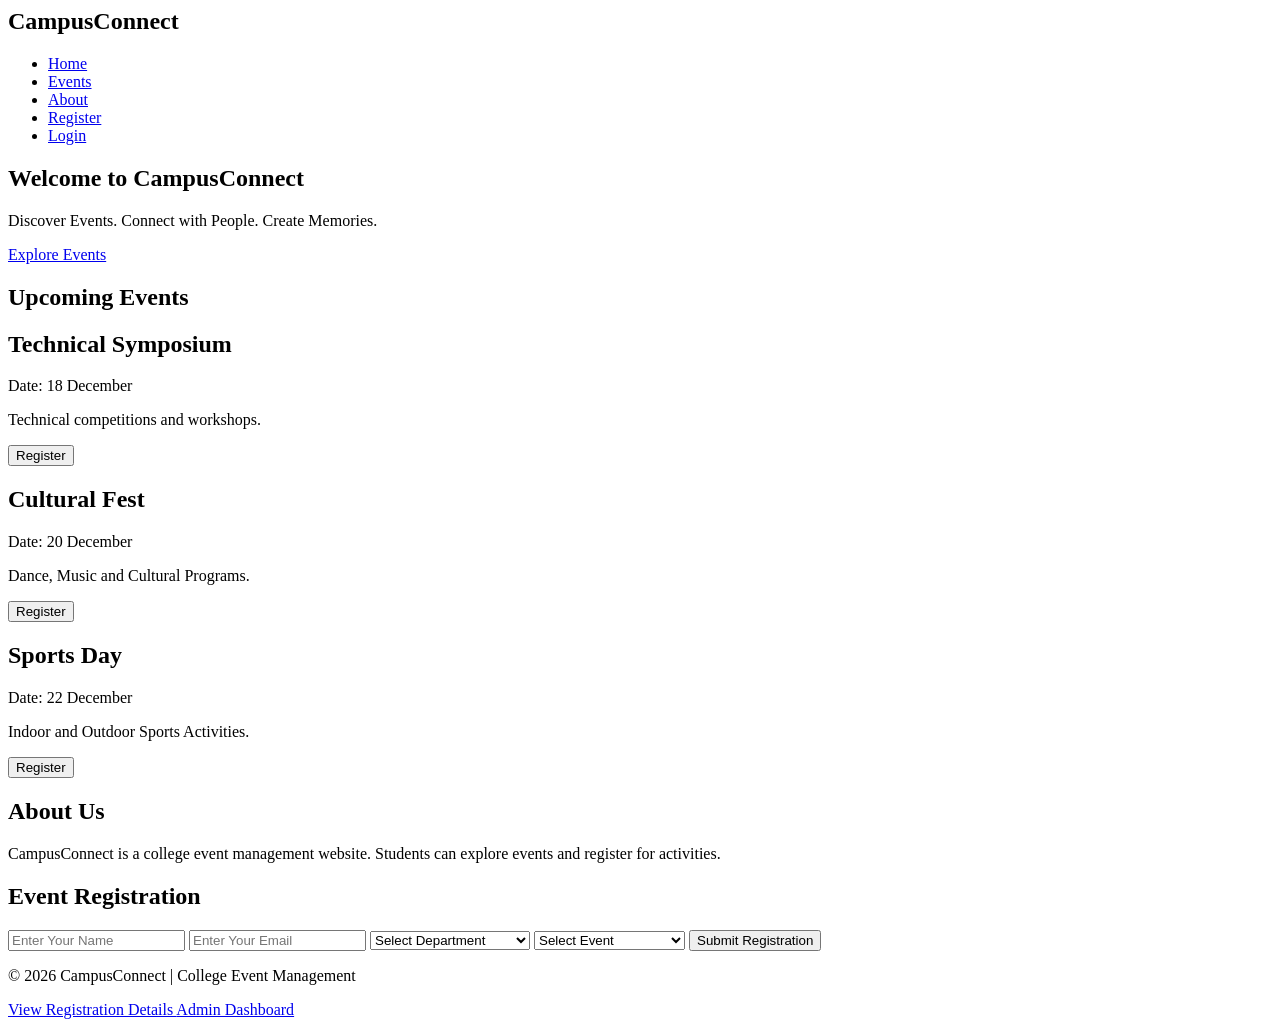
==== index.html @ 37d78300 "Add initial HTML structure for CampusConnect website" ====
<!DOCPTYPE html>
<html lang="en">
<head>
    <meta charset="UTF-8">
    <meta name="viewport" content="width=device-width, initial-scale=1.0">
    <title>CampusConnect</title>
    <link rel="stylesheet" href="css/style.css">
</head>

<body>

<header>
    <nav>
    <h2>CampusConnect</h2>
    <ul>
        <li><a href="#home">Home</a></li>
        <li><a href="#events">Events</a></li>
        <li><a href="#about">About</a></li>
        <li><a href="#register">Register</a></li>
        <li><a href="login.html">Login</a></li>
    </ul>
</nav>
</header>

<section id="home" class="hero">
    <h1>Welcome to CampusConnect</h1>
    <p>Discover Events. Connect with People. Create Memories.</p>
    <a href="#events" class="btn">Explore Events</a>
</section>

<section id="events">
    <h1>Upcoming Events</h1>

    <div class="event-container">

        <div class="event-card">
            <h2>Technical Symposium</h2>
            <p>Date: 18 December</p>
            <p>Technical competitions and workshops.</p>
            <button onclick="selectEvent('Technical Symposium')">Register</button>
        </div>

        <div class="event-card">
            <h2>Cultural Fest</h2>
            <p>Date: 20 December</p>
            <p>Dance, Music and Cultural Programs.</p>
            <button onclick="selectEvent('Cultural Fest')">Register</button>
        </div>

        <div class="event-card">
            <h2>Sports Day</h2>
            <p>Date: 22 December</p>
            <p>Indoor and Outdoor Sports Activities.</p>
            <button onclick="selectEvent('Sports Day')">Register</button>
        </div>

    </div>
</section>

<section id="about">
    <h1>About Us</h1>
    <p>
        CampusConnect is a college event management website.
        Students can explore events and register for activities.
    </p>
</section>

<section id="register">
    <h1>Event Registration</h1>

    <form id="registrationForm">
        <input type="text" id="name" placeholder="Enter Your Name" required>
        <input type="email" id="email" placeholder="Enter Your Email" required>

        <select id="department" required>
            <option value="">Select Department</option>
            <option>AI & Data Science</option>
            <option>Computer Science</option>
            <option>Information Technology</option>
        </select>

        <select id="event" required>
            <option value="">Select Event</option>
            <option>Technical Symposium</option>
            <option>Cultural Fest</option>
            <option>Sports Day</option>
        </select>

        <button type="submit">Submit Registration</button>
    </form>

    <p id="message"></p>
</section>

<footer>
    <p>© 2026 CampusConnect | College Event Management</p>
</footer>

<script src="js/script.js"></script>
<a href="registrations.html">
    View Registration Details
</a>
<a href="admin.html">Admin Dashboard</a>
</body>
</html>
</body>
</html>
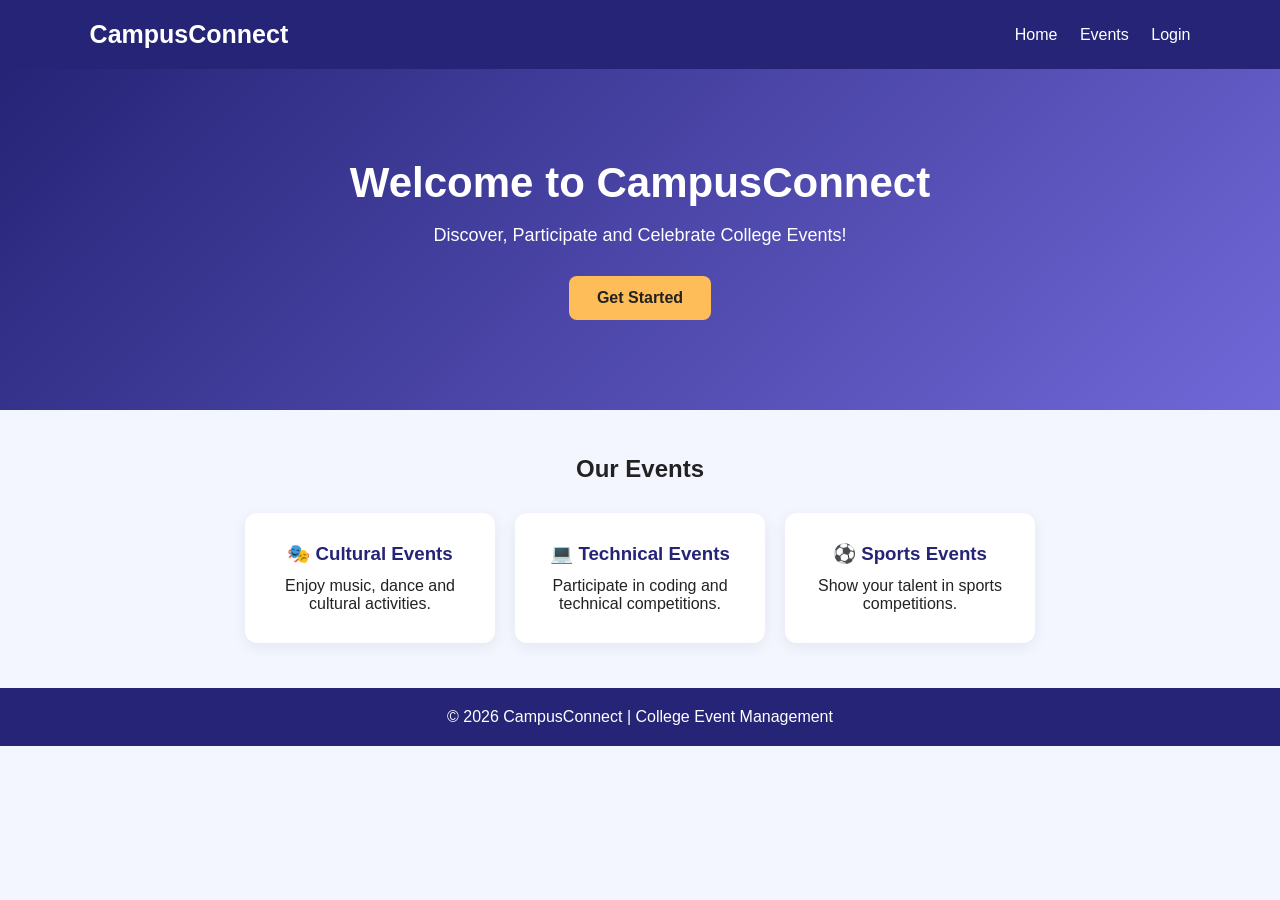
==== commit d5adbe59: "Update index.html" ====
--- a/index.html
+++ b/index.html
@@ -1,107 +1,162 @@
-<!DOCPTYPE html>
+<!DOCTYPE html>
 <html lang="en">
 <head>
-    <meta charset="UTF-8">
-    <meta name="viewport" content="width=device-width, initial-scale=1.0">
-    <title>CampusConnect</title>
-    <link rel="stylesheet" href="css/style.css">
+<meta charset="UTF-8">
+<meta name="viewport" content="width=device-width, initial-scale=1.0">
+<title>CampusConnect - College Events</title>
+
+<style>
+* {
+    margin: 0;
+    padding: 0;
+    box-sizing: border-box;
+}
+
+body {
+    font-family: Arial, sans-serif;
+    background: #f4f6ff;
+    color: #222;
+}
+
+header {
+    background: #252477;
+    color: white;
+    padding: 20px 7%;
+    display: flex;
+    justify-content: space-between;
+    align-items: center;
+    flex-wrap: wrap;
+    gap: 15px;
+}
+
+header h2 {
+    font-size: 25px;
+}
+
+nav a {
+    color: white;
+    text-decoration: none;
+    margin-left: 18px;
+}
+
+.hero {
+    text-align: center;
+    padding: 90px 20px;
+    background: linear-gradient(135deg, #252477, #7168d8);
+    color: white;
+}
+
+.hero h1 {
+    font-size: 42px;
+    margin-bottom: 18px;
+}
+
+.hero p {
+    font-size: 18px;
+    margin-bottom: 30px;
+}
+
+.btn {
+    display: inline-block;
+    background: #ffbd59;
+    color: #222;
+    padding: 13px 28px;
+    text-decoration: none;
+    border-radius: 8px;
+    font-weight: bold;
+}
+
+section {
+    padding: 45px 7%;
+    text-align: center;
+}
+
+.events {
+    display: flex;
+    justify-content: center;
+    gap: 20px;
+    flex-wrap: wrap;
+    margin-top: 30px;
+}
+
+.event-card {
+    background: white;
+    padding: 30px 20px;
+    width: 250px;
+    border-radius: 12px;
+    box-shadow: 0 4px 15px #0001;
+}
+
+.event-card h3 {
+    color: #252477;
+    margin-bottom: 12px;
+}
+
+footer {
+    background: #252477;
+    color: white;
+    text-align: center;
+    padding: 20px;
+}
+
+@media(max-width:600px) {
+    header {
+        justify-content: center;
+        text-align: center;
+    }
+
+    nav a {
+        margin: 8px;
+    }
+
+    .hero h1 {
+        font-size: 30px;
+    }
+}
+</style>
 </head>
 
 <body>
 
 <header>
+    <h2>CampusConnect</h2>
     <nav>
-    <h2>CampusConnect</h2>
-    <ul>
-        <li><a href="#home">Home</a></li>
-        <li><a href="#events">Events</a></li>
-        <li><a href="#about">About</a></li>
-        <li><a href="#register">Register</a></li>
-        <li><a href="login.html">Login</a></li>
-    </ul>
-</nav>
+        <a href="index.html">Home</a>
+        <a href="#events">Events</a>
+        <a href="login.html">Login</a>
+    </nav>
 </header>
 
-<section id="home" class="hero">
+<div class="hero">
     <h1>Welcome to CampusConnect</h1>
-    <p>Discover Events. Connect with People. Create Memories.</p>
-    <a href="#events" class="btn">Explore Events</a>
-</section>
+    <p>Discover, Participate and Celebrate College Events!</p>
+    <a href="login.html" class="btn">Get Started</a>
+</div>
 
 <section id="events">
-    <h1>Upcoming Events</h1>
+    <h2>Our Events</h2>
 
-    <div class="event-container">
-
+    <div class="events">
         <div class="event-card">
-            <h2>Technical Symposium</h2>
-            <p>Date: 18 December</p>
-            <p>Technical competitions and workshops.</p>
-            <button onclick="selectEvent('Technical Symposium')">Register</button>
+            <h3>🎭 Cultural Events</h3>
+            <p>Enjoy music, dance and cultural activities.</p>
         </div>
 
         <div class="event-card">
-            <h2>Cultural Fest</h2>
-            <p>Date: 20 December</p>
-            <p>Dance, Music and Cultural Programs.</p>
-            <button onclick="selectEvent('Cultural Fest')">Register</button>
+            <h3>💻 Technical Events</h3>
+            <p>Participate in coding and technical competitions.</p>
         </div>
 
         <div class="event-card">
-            <h2>Sports Day</h2>
-            <p>Date: 22 December</p>
-            <p>Indoor and Outdoor Sports Activities.</p>
-            <button onclick="selectEvent('Sports Day')">Register</button>
+            <h3>⚽ Sports Events</h3>
+            <p>Show your talent in sports competitions.</p>
         </div>
-
     </div>
-</section>
-
-<section id="about">
-    <h1>About Us</h1>
-    <p>
-        CampusConnect is a college event management website.
-        Students can explore events and register for activities.
-    </p>
-</section>
-
-<section id="register">
-    <h1>Event Registration</h1>
-
-    <form id="registrationForm">
-        <input type="text" id="name" placeholder="Enter Your Name" required>
-        <input type="email" id="email" placeholder="Enter Your Email" required>
-
-        <select id="department" required>
-            <option value="">Select Department</option>
-            <option>AI & Data Science</option>
-            <option>Computer Science</option>
-            <option>Information Technology</option>
-        </select>
-
-        <select id="event" required>
-            <option value="">Select Event</option>
-            <option>Technical Symposium</option>
-            <option>Cultural Fest</option>
-            <option>Sports Day</option>
-        </select>
-
-        <button type="submit">Submit Registration</button>
-    </form>
-
-    <p id="message"></p>
 </section>
 
 <footer>
     <p>© 2026 CampusConnect | College Event Management</p>
 </footer>
 
-<script src="js/script.js"></script>
-<a href="registrations.html">
-    View Registration Details
-</a>
-<a href="admin.html">Admin Dashboard</a>
 </body>
 </html>
-</body>
-</html>
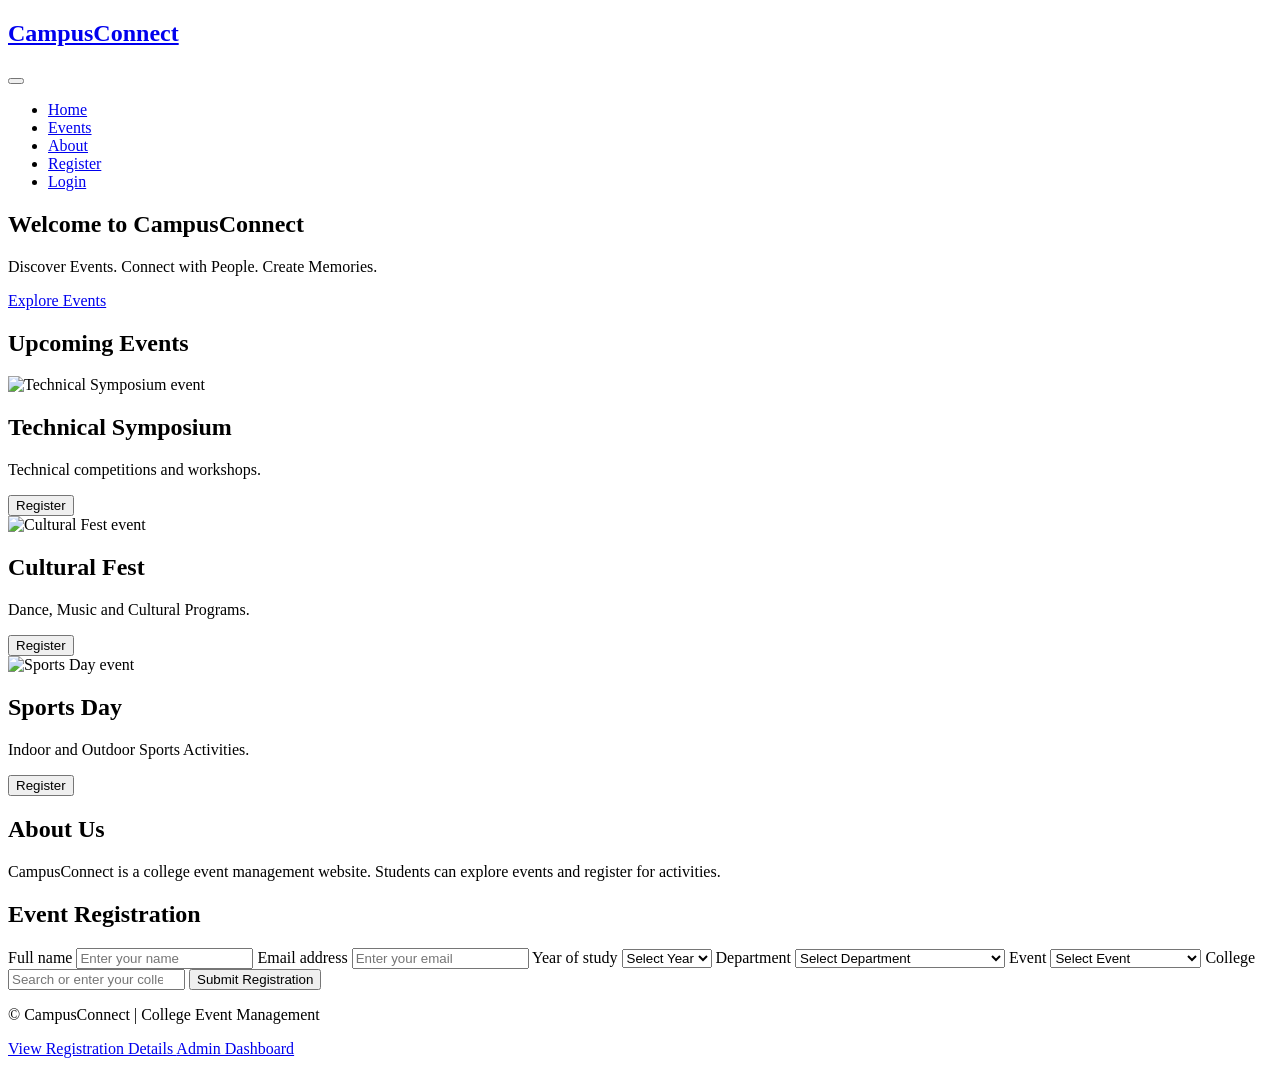
==== commit 0fb2d5e5: "Update index.html for improved layout and navigation Refactor HTML structure and improve accessibili" ====
--- a/index.html
+++ b/index.html
@@ -1,162 +1,152 @@
 <!DOCTYPE html>
 <html lang="en">
 <head>
-<meta charset="UTF-8">
-<meta name="viewport" content="width=device-width, initial-scale=1.0">
-<title>CampusConnect - College Events</title>
-
-<style>
-* {
-    margin: 0;
-    padding: 0;
-    box-sizing: border-box;
-}
-
-body {
-    font-family: Arial, sans-serif;
-    background: #f4f6ff;
-    color: #222;
-}
-
-header {
-    background: #252477;
-    color: white;
-    padding: 20px 7%;
-    display: flex;
-    justify-content: space-between;
-    align-items: center;
-    flex-wrap: wrap;
-    gap: 15px;
-}
-
-header h2 {
-    font-size: 25px;
-}
-
-nav a {
-    color: white;
-    text-decoration: none;
-    margin-left: 18px;
-}
-
-.hero {
-    text-align: center;
-    padding: 90px 20px;
-    background: linear-gradient(135deg, #252477, #7168d8);
-    color: white;
-}
-
-.hero h1 {
-    font-size: 42px;
-    margin-bottom: 18px;
-}
-
-.hero p {
-    font-size: 18px;
-    margin-bottom: 30px;
-}
-
-.btn {
-    display: inline-block;
-    background: #ffbd59;
-    color: #222;
-    padding: 13px 28px;
-    text-decoration: none;
-    border-radius: 8px;
-    font-weight: bold;
-}
-
-section {
-    padding: 45px 7%;
-    text-align: center;
-}
-
-.events {
-    display: flex;
-    justify-content: center;
-    gap: 20px;
-    flex-wrap: wrap;
-    margin-top: 30px;
-}
-
-.event-card {
-    background: white;
-    padding: 30px 20px;
-    width: 250px;
-    border-radius: 12px;
-    box-shadow: 0 4px 15px #0001;
-}
-
-.event-card h3 {
-    color: #252477;
-    margin-bottom: 12px;
-}
-
-footer {
-    background: #252477;
-    color: white;
-    text-align: center;
-    padding: 20px;
-}
-
-@media(max-width:600px) {
-    header {
-        justify-content: center;
-        text-align: center;
-    }
-
-    nav a {
-        margin: 8px;
-    }
-
-    .hero h1 {
-        font-size: 30px;
-    }
-}
-</style>
+    <meta charset="UTF-8">
+    <meta name="viewport" content="width=device-width, initial-scale=1.0">
+    <title>CampusConnect</title>
+    <link rel="stylesheet" href="css/style.css">
 </head>
 
 <body>
 
 <header>
-    <h2>CampusConnect</h2>
-    <nav>
-        <a href="index.html">Home</a>
-        <a href="#events">Events</a>
-        <a href="login.html">Login</a>
+    <nav class="site-nav" aria-label="Main navigation">
+        <h2><a class="site-brand" href="#home">CampusConnect</a></h2>
+        <button class="menu-toggle" id="menuToggle" type="button"
+            aria-controls="mainMenu" aria-expanded="false" aria-label="Open navigation menu">
+            <span></span>
+            <span></span>
+            <span></span>
+        </button>
+        <ul class="nav-menu" id="mainMenu">
+        <li><a href="#home">Home</a></li>
+        <li><a href="#events">Events</a></li>
+        <li><a href="#about">About</a></li>
+        <li><a href="#register">Register</a></li>
+        <li><a href="login.html">Login</a></li>
+        </ul>
     </nav>
 </header>
 
-<div class="hero">
-    <h1>Welcome to CampusConnect</h1>
-    <p>Discover, Participate and Celebrate College Events!</p>
-    <a href="login.html" class="btn">Get Started</a>
-</div>
+<section id="home" class="hero">
+    <h1>Welcome to <span>CampusConnect</span></h1>
+    <p>Discover Events. Connect with People. Create Memories.</p>
+    <a href="#events" class="btn">Explore Events</a>
+</section>
 
 <section id="events">
-    <h2>Our Events</h2>
+    <h1>Upcoming Events</h1>
 
-    <div class="events">
+    <div class="event-container">
+
         <div class="event-card">
-            <h3>🎭 Cultural Events</h3>
-            <p>Enjoy music, dance and cultural activities.</p>
+            <img src="images/technical-symposium.jpeg" alt="Technical Symposium event" loading="lazy">
+            <div class="event-card-content">
+                <h2>Technical Symposium</h2>
+                <p>Technical competitions and workshops.</p>
+                <button onclick="selectEvent('Technical Symposium')">Register</button>
+            </div>
         </div>
 
         <div class="event-card">
-            <h3>💻 Technical Events</h3>
-            <p>Participate in coding and technical competitions.</p>
+            <img src="images/cultural-fest.jpeg" alt="Cultural Fest event" loading="lazy">
+            <div class="event-card-content">
+                <h2>Cultural Fest</h2>
+                <p>Dance, Music and Cultural Programs.</p>
+                <button onclick="selectEvent('Cultural Fest')">Register</button>
+            </div>
         </div>
 
         <div class="event-card">
-            <h3>⚽ Sports Events</h3>
-            <p>Show your talent in sports competitions.</p>
+            <img src="images/sports-day.jpeg" alt="Sports Day event" loading="lazy">
+            <div class="event-card-content">
+                <h2>Sports Day</h2>
+                <p>Indoor and Outdoor Sports Activities.</p>
+                <button onclick="selectEvent('Sports Day')">Register</button>
+            </div>
         </div>
+
     </div>
 </section>
 
+<section id="about">
+    <h1>About Us</h1>
+    <p>
+        CampusConnect is a college event management website.
+        Students can explore events and register for activities.
+    </p>
+</section>
+
+<section id="register">
+    <h1>Event Registration</h1>
+
+    <form id="registrationForm">
+        <label for="name">Full name</label>
+        <input type="text" id="name" placeholder="Enter your name" required>
+        <label for="email">Email address</label>
+        <input type="email" id="email" placeholder="Enter your email" required>
+
+        <label for="year">Year of study</label>
+        <select id="year" required>
+            <option value="">Select Year</option>
+            <option>1st Year</option>
+            <option>2nd Year</option>
+            <option>3rd Year</option>
+            <option>4th Year</option>
+            <option>Other</option>
+        </select>
+
+        <label for="department">Department</label>
+        <select id="department" required>
+            <option value="">Select Department</option>
+            <option>AI & Data Science</option>
+            <option>Computer Science</option>
+            <option>Information Technology</option>
+            <option>Electronics and Communication</option>
+            <option>Electrical and Electronics</option>
+            <option>Mechanical Engineering</option>
+            <option>Other</option>
+        </select>
+
+        <label for="event">Event</label>
+        <select id="event" required>
+            <option value="">Select Event</option>
+            <option>Technical Symposium</option>
+            <option>Cultural Fest</option>
+            <option>Sports Day</option>
+        </select>
+
+        <label for="college">College</label>
+        <input type="text" id="college" list="collegeOptions"
+            placeholder="Search or enter your college name" autocomplete="organization" required>
+        <datalist id="collegeOptions">
+            <option value="Anna University, Chennai"></option>
+            <option value="University of Madras, Chennai"></option>
+            <option value="SRM Institute of Science and Technology, Chennai"></option>
+            <option value="Vellore Institute of Technology, Vellore"></option>
+            <option value="PSG College of Technology, Coimbatore"></option>
+            <option value="Coimbatore Institute of Technology, Coimbatore"></option>
+            <option value="Thiagarajar College of Engineering, Madurai"></option>
+            <option value="Kumaraguru College of Technology, Coimbatore"></option>
+            <option value="Kongu Engineering College, Erode"></option>
+            <option value="National Institute of Technology, Tiruchirappalli"></option>
+            <option value="Amrita Vishwa Vidyapeetham, Coimbatore"></option>
+        </datalist>
+
+        <button type="submit">Submit Registration</button>
+    </form>
+
+    <p id="message"></p>
+</section>
+
 <footer>
-    <p>© 2026 CampusConnect | College Event Management</p>
+    <p>© CampusConnect | College Event Management</p>
 </footer>
 
+<script src="js/script.js"></script>
+<a href="registrations.html">
+    View Registration Details
+</a>
+<a href="admin.html">Admin Dashboard</a>
 </body>
 </html>
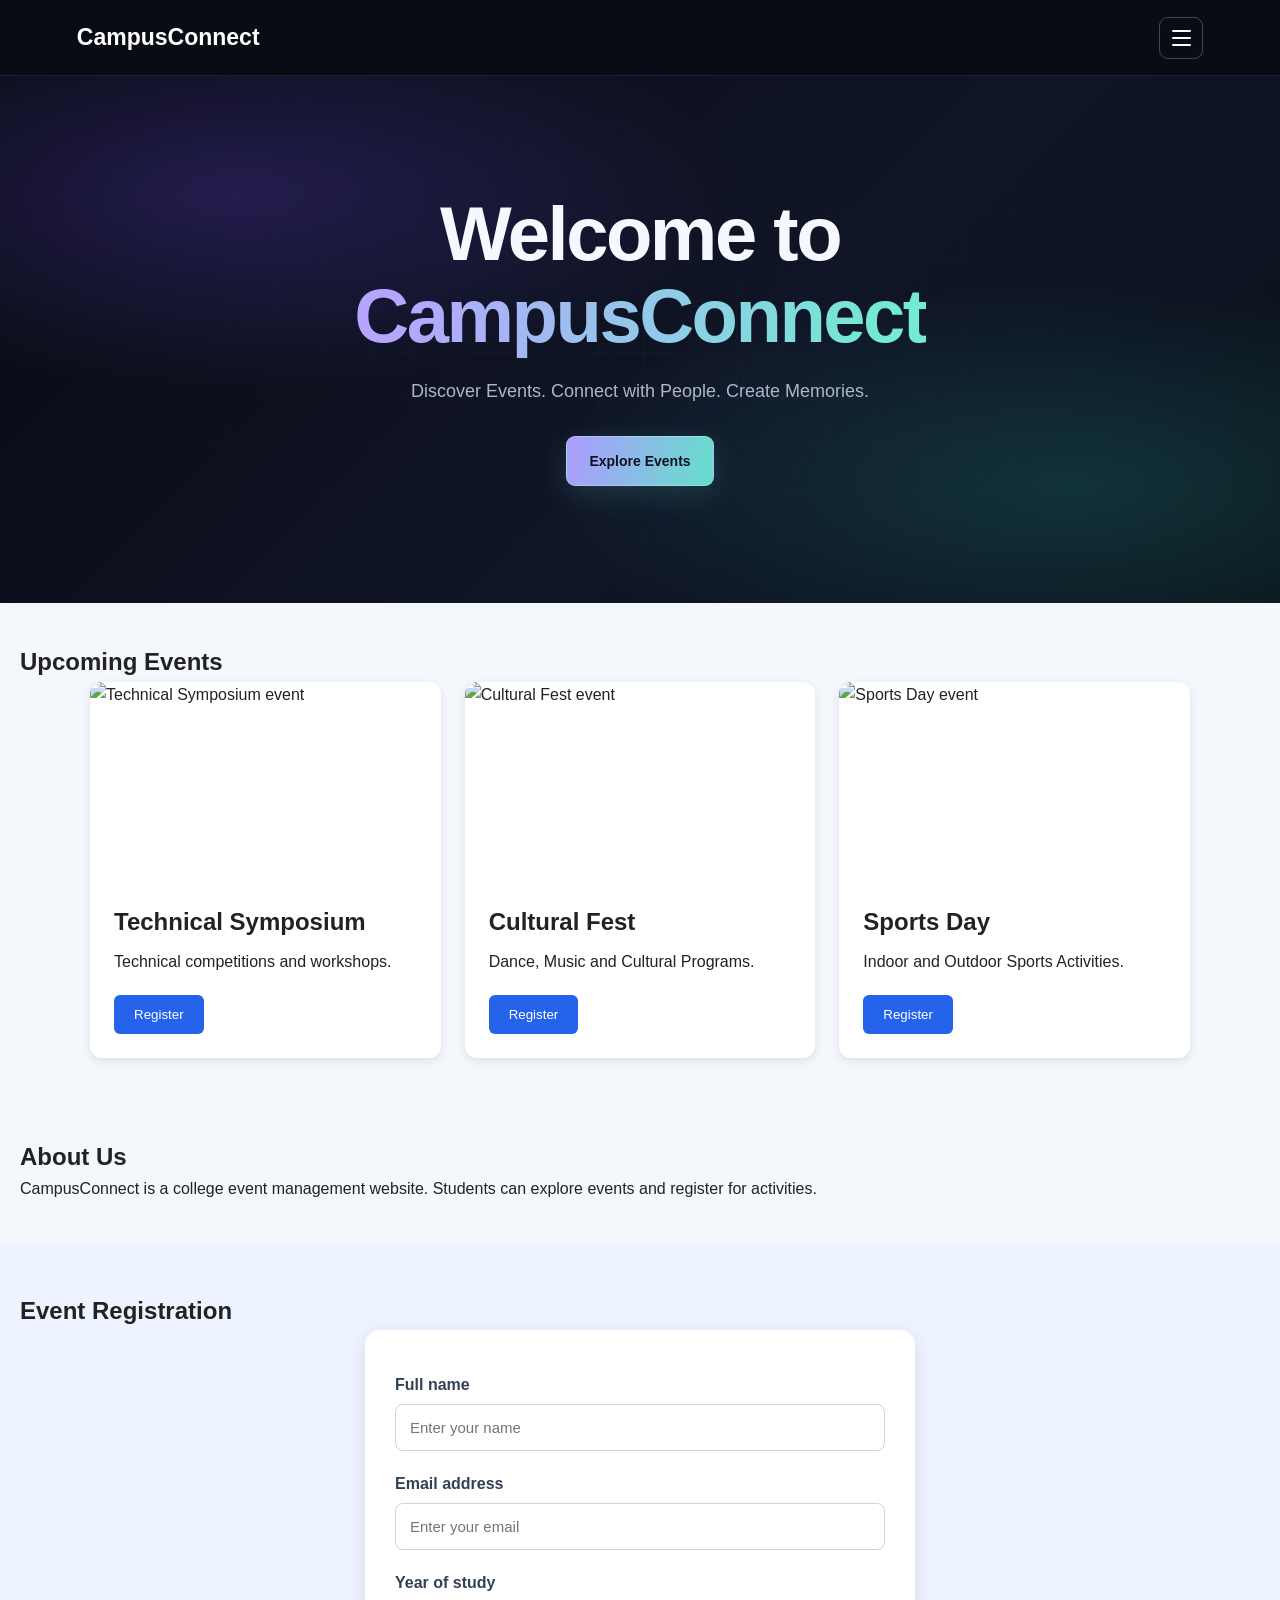
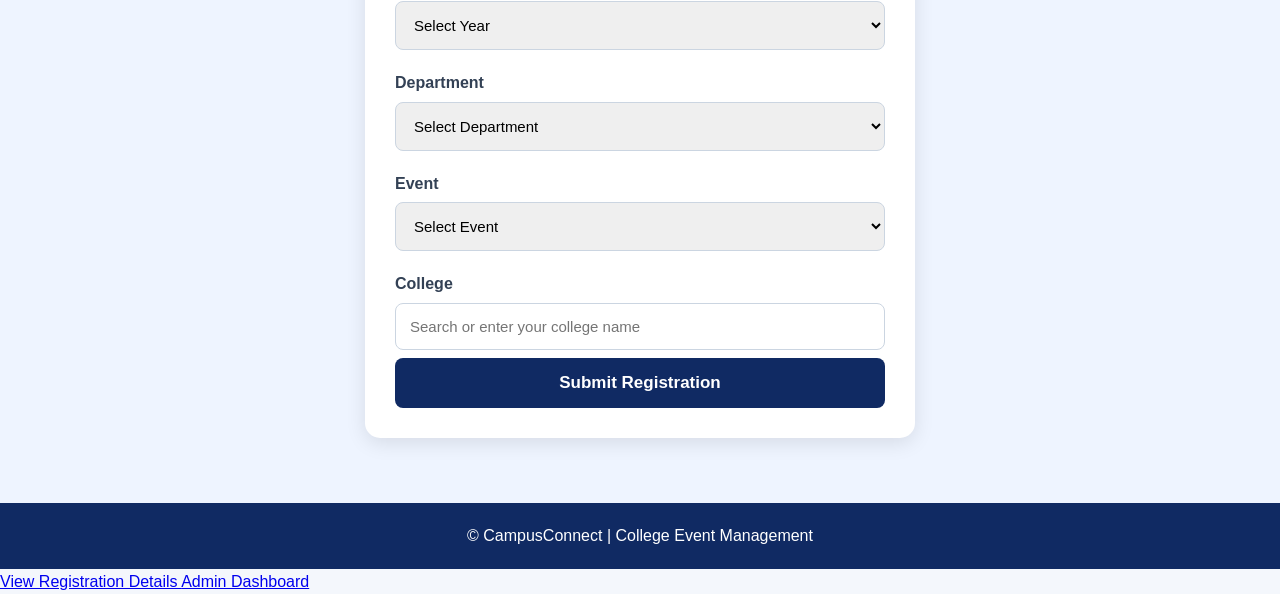
==== commit 33f775cf: "Update index.html" ====
--- a/index.html
+++ b/index.html
@@ -4,7 +4,7 @@
     <meta charset="UTF-8">
     <meta name="viewport" content="width=device-width, initial-scale=1.0">
     <title>CampusConnect</title>
-    <link rel="stylesheet" href="css/style.css">
+    <link rel="stylesheet" href="style.css">
 </head>
 
 <body>
@@ -143,7 +143,7 @@
     <p>© CampusConnect | College Event Management</p>
 </footer>
 
-<script src="js/script.js"></script>
+<script src="script.js"></script>
 <a href="registrations.html">
     View Registration Details
 </a>
--- a/style.css
+++ b/style.css
@@ -0,0 +1,1218 @@
+* {
+    margin: 0;
+    padding: 0;
+    box-sizing: border-box;
+}
+
+body {
+    font-family: Arial, sans-serif;
+    background: #f4f7fc;
+    color: #222;
+    line-height: 1.6;
+}
+
+nav {
+    background: #102a63;
+    color: white;
+    padding: 18px;
+    display: flex;
+    justify-content: space-between;
+    flex-wrap: wrap;
+}
+
+nav a {
+    color: white;
+    text-decoration: none;
+    margin: 10px;
+}
+
+.hero {
+    background: #2563eb;
+    color: white;
+    text-align: center;
+    padding: 80px 20px;
+}
+
+.hero h1 {
+    font-size: 40px;
+}
+
+section {
+    padding: 40px 20px;
+}
+
+.event-container {
+    display: grid;
+    grid-template-columns: repeat(auto-fit, minmax(min(100%, 280px), 1fr));
+    gap: 24px;
+    max-width: 1100px;
+    margin: 0 auto;
+}
+
+.event-card {
+    background: white;
+    border-radius: 12px;
+    overflow: hidden;
+    box-shadow: 0 3px 10px rgba(0,0,0,0.1);
+    display: flex;
+    flex-direction: column;
+}
+
+.event-card > img {
+    display: block;
+    width: 100%;
+    aspect-ratio: 16 / 9;
+    object-fit: cover;
+}
+
+.event-card-content {
+    display: flex;
+    flex: 1;
+    flex-direction: column;
+    align-items: flex-start;
+    padding: 24px;
+}
+
+.event-card-content p {
+    margin-top: 8px;
+}
+
+.event-card-content button {
+    margin-top: 20px;
+}
+
+form {
+    max-width: 500px;
+    margin: auto;
+}
+
+input, select, textarea {
+    width: 100%;
+    padding: 12px;
+    margin: 10px 0;
+    border: 1px solid #ccc;
+    border-radius: 6px;
+}
+
+button {
+    background: #2563eb;
+    color: white;
+    padding: 12px 20px;
+    border: none;
+    border-radius: 6px;
+    cursor: pointer;
+}
+
+footer {
+    background: #102a63;
+    color: white;
+    text-align: center;
+    padding: 20px;
+}
+
+/* Admin Dashboard */
+
+.admin-header {
+    background: #102a63;
+    color: white;
+    padding: 28px 24px;
+}
+
+.admin-header-content {
+    max-width: 1160px;
+    margin: 0 auto;
+    display: flex;
+    align-items: center;
+    justify-content: space-between;
+    gap: 24px;
+}
+
+.admin-header h1 {
+    margin: 0;
+    font-size: 32px;
+}
+
+.admin-header-content p {
+    margin-top: 5px;
+    color: #dbeafe;
+    font-size: 15px;
+}
+
+.admin-header-content .admin-brand {
+    margin: 0 0 4px;
+    color: #93c5fd;
+    font-size: 12px;
+    font-weight: 700;
+    letter-spacing: 0.12em;
+    text-transform: uppercase;
+}
+
+.admin-header-actions {
+    display: flex;
+    align-items: center;
+    gap: 18px;
+}
+
+.admin-header-actions a {
+    color: white;
+    font-weight: 700;
+    text-decoration: none;
+}
+
+.admin-header-actions button {
+    background: white;
+    color: #102a63;
+}
+
+.dashboard {
+    max-width: 1160px;
+    margin: 32px auto;
+    padding: 0 24px;
+}
+
+.dashboard-summary {
+    display: grid;
+    grid-template-columns: repeat(3, minmax(0, 1fr));
+    gap: 20px;
+}
+
+.dashboard-card {
+    background: white;
+    padding: 25px;
+    border-radius: 12px;
+    box-shadow: 0 3px 12px rgba(0,0,0,0.1);
+    border: 1px solid #e2e8f0;
+}
+
+.dashboard-card h2,
+.student-section h2 {
+    color: #102a63;
+}
+
+.dashboard-summary .dashboard-card {
+    margin: 0;
+}
+
+.dashboard-summary .dashboard-card p {
+    color: #64748b;
+    font-size: 14px;
+    font-weight: 700;
+}
+
+.dashboard-summary .dashboard-card strong {
+    display: block;
+    margin-top: 8px;
+    color: #2563eb;
+    font-size: 36px;
+    line-height: 1.2;
+}
+
+.dashboard-summary .dashboard-card .popular-event {
+    color: #102a63;
+    font-size: 20px;
+}
+
+.dashboard-panel {
+    margin-top: 24px;
+    padding: 26px;
+    background: white;
+    border: 1px solid #e2e8f0;
+    border-radius: 14px;
+    box-shadow: 0 3px 12px rgba(0,0,0,0.06);
+}
+
+.dashboard-section-heading {
+    display: flex;
+    align-items: center;
+    justify-content: space-between;
+    gap: 16px;
+    margin-bottom: 22px;
+}
+
+.section-eyebrow {
+    color: #2563eb;
+    font-size: 11px;
+    font-weight: 700;
+    letter-spacing: 0.12em;
+}
+
+.dashboard-section-heading h2 {
+    margin-top: 4px;
+    color: #102a63;
+    font-size: 22px;
+}
+
+.event-count-grid {
+    display: grid;
+    grid-template-columns: repeat(3, minmax(0, 1fr));
+    gap: 16px;
+}
+
+.event-count-card {
+    padding: 18px;
+    background: #f8fafc;
+    border: 1px solid #e2e8f0;
+    border-radius: 10px;
+}
+
+.event-count-heading {
+    display: flex;
+    align-items: flex-start;
+    justify-content: space-between;
+    gap: 12px;
+}
+
+.event-count-heading h3 {
+    color: #334155;
+    font-size: 14px;
+}
+
+.event-count-heading strong {
+    color: #102a63;
+    font-size: 20px;
+}
+
+.event-count-bar {
+    height: 7px;
+    margin-top: 18px;
+    overflow: hidden;
+    background: #dbeafe;
+    border-radius: 999px;
+}
+
+.event-count-bar span {
+    display: block;
+    height: 100%;
+    background: #2563eb;
+    border-radius: inherit;
+}
+
+.registration-result-count {
+    color: #64748b;
+    font-size: 13px;
+}
+
+.registration-filters {
+    display: grid;
+    grid-template-columns: auto minmax(180px, 1fr) auto minmax(180px, 0.8fr);
+    align-items: center;
+    gap: 12px;
+    margin-bottom: 20px;
+}
+
+.registration-filters label {
+    color: #334155;
+    font-size: 14px;
+    font-weight: 700;
+}
+
+.registration-filters input,
+.registration-filters select {
+    min-width: 0;
+    margin: 0;
+    background: white;
+}
+
+.registration-table-wrap {
+    overflow-x: auto;
+}
+
+.registration-table {
+    width: 100%;
+    min-width: 760px;
+    border-collapse: collapse;
+    text-align: left;
+}
+
+.registration-table th,
+.registration-table td {
+    padding: 14px 12px;
+    border-bottom: 1px solid #e2e8f0;
+    vertical-align: middle;
+}
+
+.registration-table th {
+    color: #64748b;
+    font-size: 12px;
+    letter-spacing: 0.04em;
+    text-transform: uppercase;
+}
+
+.registration-table td {
+    color: #334155;
+    font-size: 14px;
+}
+
+.table-student-name,
+.table-student-email {
+    display: block;
+}
+
+.table-student-name {
+    color: #102a63;
+}
+
+.table-student-email {
+    margin-top: 3px;
+    color: #64748b;
+    font-size: 12px;
+}
+
+.registration-event-badge {
+    display: inline-block;
+    padding: 5px 9px;
+    background: #eff6ff;
+    border-radius: 999px;
+    color: #1d4ed8;
+    font-size: 12px;
+    font-weight: 700;
+}
+
+.registration-delete-button {
+    padding: 8px 12px;
+    background: #fee2e2;
+    color: #b91c1c;
+}
+
+.empty-table-state {
+    padding: 32px !important;
+    color: #64748b !important;
+    text-align: center;
+}
+
+.student-section {
+    background: white;
+    padding: 25px;
+    border-radius: 12px;
+    box-shadow: 0 3px 12px rgba(0,0,0,0.1);
+}
+
+.dashboard a {
+    display: inline-block;
+    margin-top: 25px;
+    color: #2563eb;
+    font-weight: bold;
+}
+
+@media (max-width: 800px) {
+    .dashboard-summary,
+    .event-count-grid {
+        grid-template-columns: repeat(2, minmax(0, 1fr));
+    }
+
+    .registration-filters {
+        grid-template-columns: 1fr 1fr;
+    }
+}
+
+@media (max-width: 560px) {
+    .admin-header {
+        padding: 24px 20px;
+    }
+
+    .admin-header-content {
+        align-items: flex-start;
+        flex-direction: column;
+    }
+
+    .admin-header-actions {
+        width: 100%;
+        justify-content: space-between;
+    }
+
+    .dashboard {
+        margin: 22px auto;
+        padding: 0 16px;
+    }
+
+    .dashboard-summary,
+    .event-count-grid,
+    .registration-filters {
+        grid-template-columns: 1fr;
+    }
+
+    .dashboard-panel {
+        padding: 20px 16px;
+    }
+
+    .dashboard-section-heading {
+        align-items: flex-start;
+        flex-direction: column;
+    }
+}/* Student Registration Page */
+
+#register {
+    background: #eef4ff;
+    padding: 50px 20px;
+}
+
+#register h2 {
+    text-align: center;
+    color: #102a63;
+    font-size: 30px;
+    margin-bottom: 25px;
+}
+
+#registrationForm {
+    max-width: 550px;
+    margin: auto;
+    padding: 30px;
+    background: white;
+    border-radius: 15px;
+    box-shadow: 0 5px 20px rgba(0,0,0,0.1);
+}
+
+#registrationForm input,
+#registrationForm select,
+#registrationForm textarea {
+    width: 100%;
+    padding: 14px;
+    margin: 12px 0;
+    border: 1px solid #cbd5e1;
+    border-radius: 8px;
+    font-size: 15px;
+}
+
+#registrationForm label {
+    display: block;
+    margin-top: 12px;
+    color: #334155;
+    font-weight: 700;
+}
+
+#registrationForm input,
+#registrationForm select {
+    margin: 6px 0 8px;
+}
+
+#registrationForm input:focus,
+#registrationForm select:focus,
+#registrationForm textarea:focus {
+    outline: none;
+    border-color: #2563eb;
+    box-shadow: 0 0 5px rgba(37,99,235,0.3);
+}
+
+#registrationForm button {
+    width: 100%;
+    padding: 15px;
+    background: #102a63;
+    color: white;
+    font-size: 17px;
+    font-weight: bold;
+    border: none;
+    border-radius: 8px;
+    cursor: pointer;
+}
+
+#registrationForm button:hover {
+    background: #2563eb;
+}
+
+#message {
+    text-align: center;
+    font-weight: bold;
+    margin-top: 15px;
+}
+
+@media (max-width: 600px) {
+    #registrationForm {
+        padding: 20px;
+    }
+}/* CampusConnect Login Page */
+
+/* Dark CampusConnect sign-in */
+
+.login-page {
+    min-height: 100vh;
+    background: #080b12;
+    color: #f4f3f8;
+    font-family: Arial, sans-serif;
+}
+
+.login-shell {
+    display: grid;
+    grid-template-columns: minmax(0, 1fr) minmax(420px, 0.88fr);
+    min-height: 100vh;
+}
+
+.login-story {
+    position: relative;
+    display: flex;
+    flex-direction: column;
+    justify-content: space-between;
+    overflow: hidden;
+    padding: 42px clamp(32px, 7vw, 100px) 32px;
+    background:
+        radial-gradient(ellipse at 18% 82%, rgba(116, 71, 255, 0.22), transparent 38%),
+        radial-gradient(ellipse at 92% 18%, rgba(23, 222, 196, 0.13), transparent 35%),
+        #0d111b;
+}
+
+.login-story::after {
+    position: absolute;
+    right: -155px;
+    bottom: 60px;
+    width: 390px;
+    height: 390px;
+    border: 1px solid rgba(168, 149, 255, 0.13);
+    border-radius: 50%;
+    box-shadow: 0 0 0 42px rgba(168, 149, 255, 0.025), 0 0 0 84px rgba(168, 149, 255, 0.02);
+    content: "";
+    pointer-events: none;
+}
+
+.login-brand,
+.mobile-brand {
+    display: inline-flex;
+    align-items: center;
+    gap: 12px;
+    width: fit-content;
+    color: #f4f3f8;
+    font-size: 19px;
+    font-weight: 700;
+    text-decoration: none;
+}
+
+.login-brand > span:last-child span,
+.mobile-brand > span:last-child span {
+    color: #a895ff;
+}
+
+.brand-mark {
+    display: grid;
+    width: 38px;
+    height: 38px;
+    place-items: center;
+    border-radius: 12px;
+    background: linear-gradient(135deg, #a895ff, #56e7ce);
+    color: #10101a;
+    font-size: 21px;
+    font-weight: 800;
+}
+
+.story-copy {
+    position: relative;
+    z-index: 1;
+    max-width: 580px;
+    margin: 55px auto;
+}
+
+.eyebrow {
+    color: #a895ff;
+    font-size: 11px;
+    font-weight: 700;
+    letter-spacing: 2px;
+}
+
+.story-copy .eyebrow {
+    display: flex;
+    align-items: center;
+    gap: 10px;
+}
+
+.story-copy .eyebrow span {
+    width: 8px;
+    height: 8px;
+    border-radius: 50%;
+    background: #56e7ce;
+    box-shadow: 0 0 14px rgba(86, 231, 206, 0.75);
+}
+
+.story-copy h1 {
+    margin: 25px 0 18px;
+    color: #f4f3f8;
+    font-size: clamp(42px, 5.2vw, 72px);
+    letter-spacing: -3px;
+    line-height: 1.04;
+}
+
+.story-copy h1 span {
+    color: #a895ff;
+}
+
+.story-description {
+    max-width: 430px;
+    color: #a5a9b8;
+    font-size: 16px;
+    line-height: 1.8;
+}
+
+.story-note {
+    display: flex;
+    align-items: center;
+    gap: 14px;
+    margin-top: 42px;
+    color: #a5a9b8;
+    font-size: 13px;
+    line-height: 1.8;
+}
+
+.story-note strong {
+    color: #f4f3f8;
+    font-size: 14px;
+}
+
+.note-icon {
+    display: grid;
+    width: 42px;
+    height: 42px;
+    place-items: center;
+    border: 1px solid rgba(168, 149, 255, 0.25);
+    border-radius: 14px;
+    background: rgba(168, 149, 255, 0.08);
+    color: #a895ff;
+    font-size: 19px;
+}
+
+.story-footer {
+    color: #717789;
+    font-size: 10px;
+    font-weight: 700;
+    letter-spacing: 1.8px;
+}
+
+.story-footer span {
+    padding: 0 7px;
+    color: #56e7ce;
+}
+
+.login-panel {
+    display: flex;
+    align-items: center;
+    justify-content: center;
+    padding: 48px clamp(28px, 6vw, 82px);
+    background: #080b12;
+}
+
+.login-card {
+    width: 100%;
+    max-width: 390px;
+}
+
+.login-card h2 {
+    margin-top: 12px;
+    color: #f4f3f8;
+    font-size: 30px;
+    letter-spacing: -0.8px;
+}
+
+.login-subtitle {
+    margin-top: 9px;
+    color: #8e94a5;
+    font-size: 14px;
+}
+
+#loginForm {
+    max-width: none;
+    margin: 30px 0 0;
+    padding: 0;
+    background: transparent;
+    border-radius: 0;
+    box-shadow: none;
+}
+
+#loginForm label {
+    display: block;
+    margin: 19px 0 8px;
+    color: #d7d8e0;
+    font-size: 12px;
+    font-weight: 700;
+}
+
+#loginForm input,
+#loginForm select {
+    width: 100%;
+    min-height: 48px;
+    margin: 0;
+    padding: 13px 14px;
+    border: 1px solid #252a38;
+    border-radius: 9px;
+    background: #10141e;
+    color: #f4f3f8;
+    font-size: 14px;
+    transition: border-color 160ms ease, box-shadow 160ms ease;
+}
+
+#loginForm input::placeholder {
+    color: #62697a;
+}
+
+#loginForm input:focus,
+#loginForm select:focus {
+    outline: none;
+    border-color: #a895ff;
+    box-shadow: 0 0 0 3px rgba(168, 149, 255, 0.12);
+}
+
+.login-submit {
+    display: flex;
+    width: 100%;
+    align-items: center;
+    justify-content: space-between;
+    margin-top: 25px;
+    padding: 14px 17px;
+    border: 0;
+    border-radius: 9px;
+    background: linear-gradient(105deg, #a895ff, #69dcca);
+    color: #11131b;
+    font-size: 14px;
+    font-weight: 800;
+    transition: filter 160ms ease, transform 160ms ease;
+}
+
+.login-submit:hover {
+    filter: brightness(1.08);
+    transform: translateY(-1px);
+}
+
+.login-submit span:last-child {
+    font-size: 19px;
+}
+
+#loginMessage {
+    min-height: 20px;
+    margin-top: 12px;
+    font-size: 12px;
+    font-weight: 700;
+}
+
+#loginMessage.login-error {
+    color: #ff8290;
+}
+
+.register-prompt {
+    margin-top: 24px;
+    color: #888fa0;
+    font-size: 12px;
+    line-height: 1.8;
+}
+
+.register-prompt a {
+    color: #a895ff;
+    font-weight: 700;
+    text-decoration: none;
+}
+
+.register-prompt a:hover,
+.back-home:hover {
+    color: #56e7ce;
+}
+
+.back-home {
+    display: inline-block;
+    margin-top: 25px;
+    color: #777e90;
+    font-size: 12px;
+    text-decoration: none;
+}
+
+.mobile-brand {
+    display: none;
+}
+
+@media (max-width: 850px) {
+    .login-shell {
+        grid-template-columns: minmax(0, 0.85fr) minmax(390px, 1fr);
+    }
+
+    .login-story {
+        padding-right: 35px;
+        padding-left: 35px;
+    }
+}
+
+@media (max-width: 680px) {
+    .login-shell {
+        display: block;
+    }
+
+    .login-story {
+        display: none;
+    }
+
+    .login-panel {
+        min-height: 100vh;
+        flex-direction: column;
+        align-items: stretch;
+        justify-content: flex-start;
+        padding: 28px 24px 40px;
+    }
+
+    .mobile-brand {
+        display: inline-flex;
+        margin-bottom: 48px;
+    }
+
+    .login-card {
+        max-width: 430px;
+        align-self: center;
+    }
+}
+
+/* Event registration on the student dashboard */
+
+.available-event-list {
+    display: grid;
+    gap: 12px;
+    margin-top: 18px;
+}
+
+.available-event {
+    display: flex;
+    align-items: center;
+    justify-content: space-between;
+    gap: 18px;
+    padding: 18px;
+    border: 1px solid #e2e8f0;
+    border-radius: 10px;
+    background: #f8fafc;
+}
+
+.available-event h3 {
+    color: #102a63;
+    font-size: 17px;
+}
+
+.available-event p {
+    margin-top: 4px;
+    color: #64748b;
+}
+
+.available-event .event-register-button {
+    flex-shrink: 0;
+}
+
+.dashboard-registration[hidden] {
+    display: none;
+}
+
+.selected-event {
+    margin-top: 8px;
+    color: #475569;
+}
+
+.event-registration-form {
+    max-width: 620px;
+    margin: 20px 0 0;
+}
+
+.event-registration-form label {
+    display: block;
+    margin-top: 12px;
+    color: #334155;
+    font-weight: 700;
+}
+
+.event-registration-form input,
+.event-registration-form select {
+    margin: 6px 0 8px;
+}
+
+.event-registration-form input[readonly] {
+    background: #f1f5f9;
+    color: #475569;
+}
+
+.event-registration-form button[type="submit"] {
+    width: 100%;
+    margin-top: 12px;
+}
+
+#dashboardRegistrationMessage {
+    min-height: 24px;
+    margin-top: 12px;
+    font-weight: 700;
+}
+
+#dashboardRegistrationMessage.registration-error {
+    color: #dc2626;
+}
+
+#dashboardRegistrationMessage.registration-success {
+    color: #15803d;
+}
+
+#myRegistration > div {
+    margin-top: 14px;
+    padding: 16px;
+    border-radius: 9px;
+    background: #f8fafc;
+}
+
+#myRegistration > div h3 {
+    margin-bottom: 6px;
+    color: #102a63;
+}
+
+@media (max-width: 520px) {
+    .available-event {
+        align-items: flex-start;
+        flex-direction: column;
+    }
+
+    .available-event .event-register-button {
+        width: 100%;
+    }
+}
+
+/* Main site navigation */
+
+.site-nav {
+    position: relative;
+    z-index: 10;
+    min-height: 76px;
+    align-items: center;
+    padding: 14px clamp(20px, 6vw, 82px);
+}
+
+.site-nav h2 {
+    margin: 0;
+    font-size: 23px;
+}
+
+.site-nav .site-brand {
+    margin: 0;
+    color: #fff;
+    text-decoration: none;
+}
+
+.site-nav .nav-menu {
+    display: none;
+    position: absolute;
+    top: calc(100% - 2px);
+    right: clamp(16px, 6vw, 82px);
+    width: 250px;
+    max-width: calc(100vw - 32px);
+    flex-direction: column;
+    align-items: stretch;
+    gap: 4px;
+    padding: 10px;
+    border: 1px solid rgba(255, 255, 255, 0.12);
+    border-radius: 12px;
+    background: #102a63;
+    box-shadow: 0 14px 28px rgba(8, 15, 35, 0.28);
+    list-style: none;
+}
+
+.site-nav .nav-menu.is-open {
+    display: flex;
+}
+
+.site-nav .nav-menu a {
+    display: block;
+    margin: 0;
+    padding: 12px;
+    border-radius: 8px;
+    color: #dce5ff;
+    font-size: 14px;
+    text-decoration: none;
+    transition: background-color 160ms ease, color 160ms ease;
+}
+
+.site-nav .nav-menu a:hover,
+.site-nav .nav-menu a:focus-visible {
+    background: rgba(255, 255, 255, 0.12);
+    color: #fff;
+}
+
+.site-nav .nav-menu li:last-child a {
+    margin-left: 5px;
+    background: #56e7ce;
+    color: #102a63;
+    font-weight: 700;
+}
+
+.site-nav .nav-menu li:last-child a:hover,
+.site-nav .nav-menu li:last-child a:focus-visible {
+    background: #75f1dc;
+}
+
+.menu-toggle {
+    display: flex;
+    width: 44px;
+    height: 42px;
+    margin-left: auto;
+    flex-direction: column;
+    align-items: center;
+    justify-content: center;
+    gap: 5px;
+    padding: 0;
+    border: 1px solid rgba(255, 255, 255, 0.24);
+    border-radius: 9px;
+    background: transparent;
+    cursor: pointer;
+}
+
+.menu-toggle span {
+    display: block;
+    width: 19px;
+    height: 2px;
+    border-radius: 2px;
+    background: #fff;
+}
+
+@media (max-width: 768px) {
+    .site-nav {
+        flex-direction: row;
+        justify-content: space-between;
+        text-align: left;
+    }
+
+    .menu-toggle {
+        display: flex;
+    }
+
+    .site-nav .nav-menu a {
+        padding: 12px;
+    }
+
+    .site-nav .nav-menu li:last-child a {
+        margin: 2px 0 0;
+        text-align: center;
+    }
+}
+
+/* Aurora welcome hero */
+
+.site-nav {
+    background: #090c14;
+    border-bottom: 1px solid rgba(168, 149, 255, 0.12);
+}
+
+.hero {
+    position: relative;
+    isolation: isolate;
+    display: flex;
+    min-height: 390px;
+    flex-direction: column;
+    align-items: center;
+    justify-content: center;
+    overflow: hidden;
+    padding: clamp(90px, 13vh, 150px) 24px;
+    background-color: #090c14;
+    background-image:
+        radial-gradient(ellipse at 18% 22%, rgba(114, 77, 255, 0.23), transparent 34%),
+        radial-gradient(ellipse at 84% 78%, rgba(41, 218, 194, 0.16), transparent 35%),
+        linear-gradient(135deg, #090c14 8%, #101527 58%, #0a1119 100%);
+    color: #f7f8ff;
+    text-align: center;
+}
+
+.hero::before {
+    position: absolute;
+    z-index: -1;
+    inset: 0;
+    background-image:
+        linear-gradient(rgba(255, 255, 255, 0.025) 1px, transparent 1px),
+        linear-gradient(90deg, rgba(255, 255, 255, 0.025) 1px, transparent 1px);
+    background-size: 46px 46px;
+    content: "";
+    mask-image: radial-gradient(ellipse at center, #000 0%, transparent 78%);
+    pointer-events: none;
+}
+
+.hero h1 {
+    position: relative;
+    z-index: 1;
+    max-width: 900px;
+    color: #f7f8ff;
+    font-size: clamp(42px, 6vw, 76px);
+    letter-spacing: -2.5px;
+    line-height: 1.08;
+}
+
+.hero h1 span {
+    background: linear-gradient(100deg, #b6a5ff 8%, #72ead4 92%);
+    background-clip: text;
+    -webkit-text-fill-color: transparent;
+}
+
+.hero p {
+    position: relative;
+    z-index: 1;
+    margin-top: 20px;
+    color: #aeb6c8;
+    font-size: clamp(15px, 1.8vw, 18px);
+}
+
+.hero .btn {
+    position: relative;
+    z-index: 1;
+    display: inline-flex;
+    align-items: center;
+    justify-content: center;
+    margin-top: 30px;
+    padding: 13px 22px;
+    border: 1px solid rgba(255, 255, 255, 0.28);
+    border-radius: 9px;
+    background: linear-gradient(105deg, #ad9aff, #65e0cb);
+    box-shadow: 0 8px 30px rgba(104, 215, 204, 0.16);
+    color: #10131d;
+    font-size: 14px;
+    font-weight: 700;
+    text-decoration: none;
+    transition: transform 160ms ease, box-shadow 160ms ease;
+}
+
+.hero .btn:hover {
+    transform: translateY(-2px);
+    box-shadow: 0 12px 34px rgba(104, 215, 204, 0.27);
+}
+
+.hero .btn:focus-visible {
+    outline: 3px solid #fff;
+    outline-offset: 4px;
+}
+
+@media (max-width: 600px) {
+    .hero {
+        min-height: 360px;
+        padding: 80px 22px;
+    }
+
+    .hero h1 {
+        letter-spacing: -1.5px;
+    }
+}
+/* Mobile Responsive Design */
+
+@media (max-width: 768px) {
+
+    nav {
+        flex-direction: column;
+        text-align: center;
+    }
+
+    nav ul {
+        flex-direction: column;
+        gap: 10px;
+        padding: 0;
+    }
+
+    .dashboard {
+        width: 95%;
+        padding: 10px;
+    }
+
+    .dashboard-card {
+        width: 100%;
+        margin-bottom: 15px;
+    }
+
+    input,
+    select,
+    textarea,
+    button {
+        max-width: 100%;
+        box-sizing: border-box;
+    }
+
+    header h1 {
+        font-size: 24px;
+    }
+
+    section {
+        padding: 15px;
+    }
+}
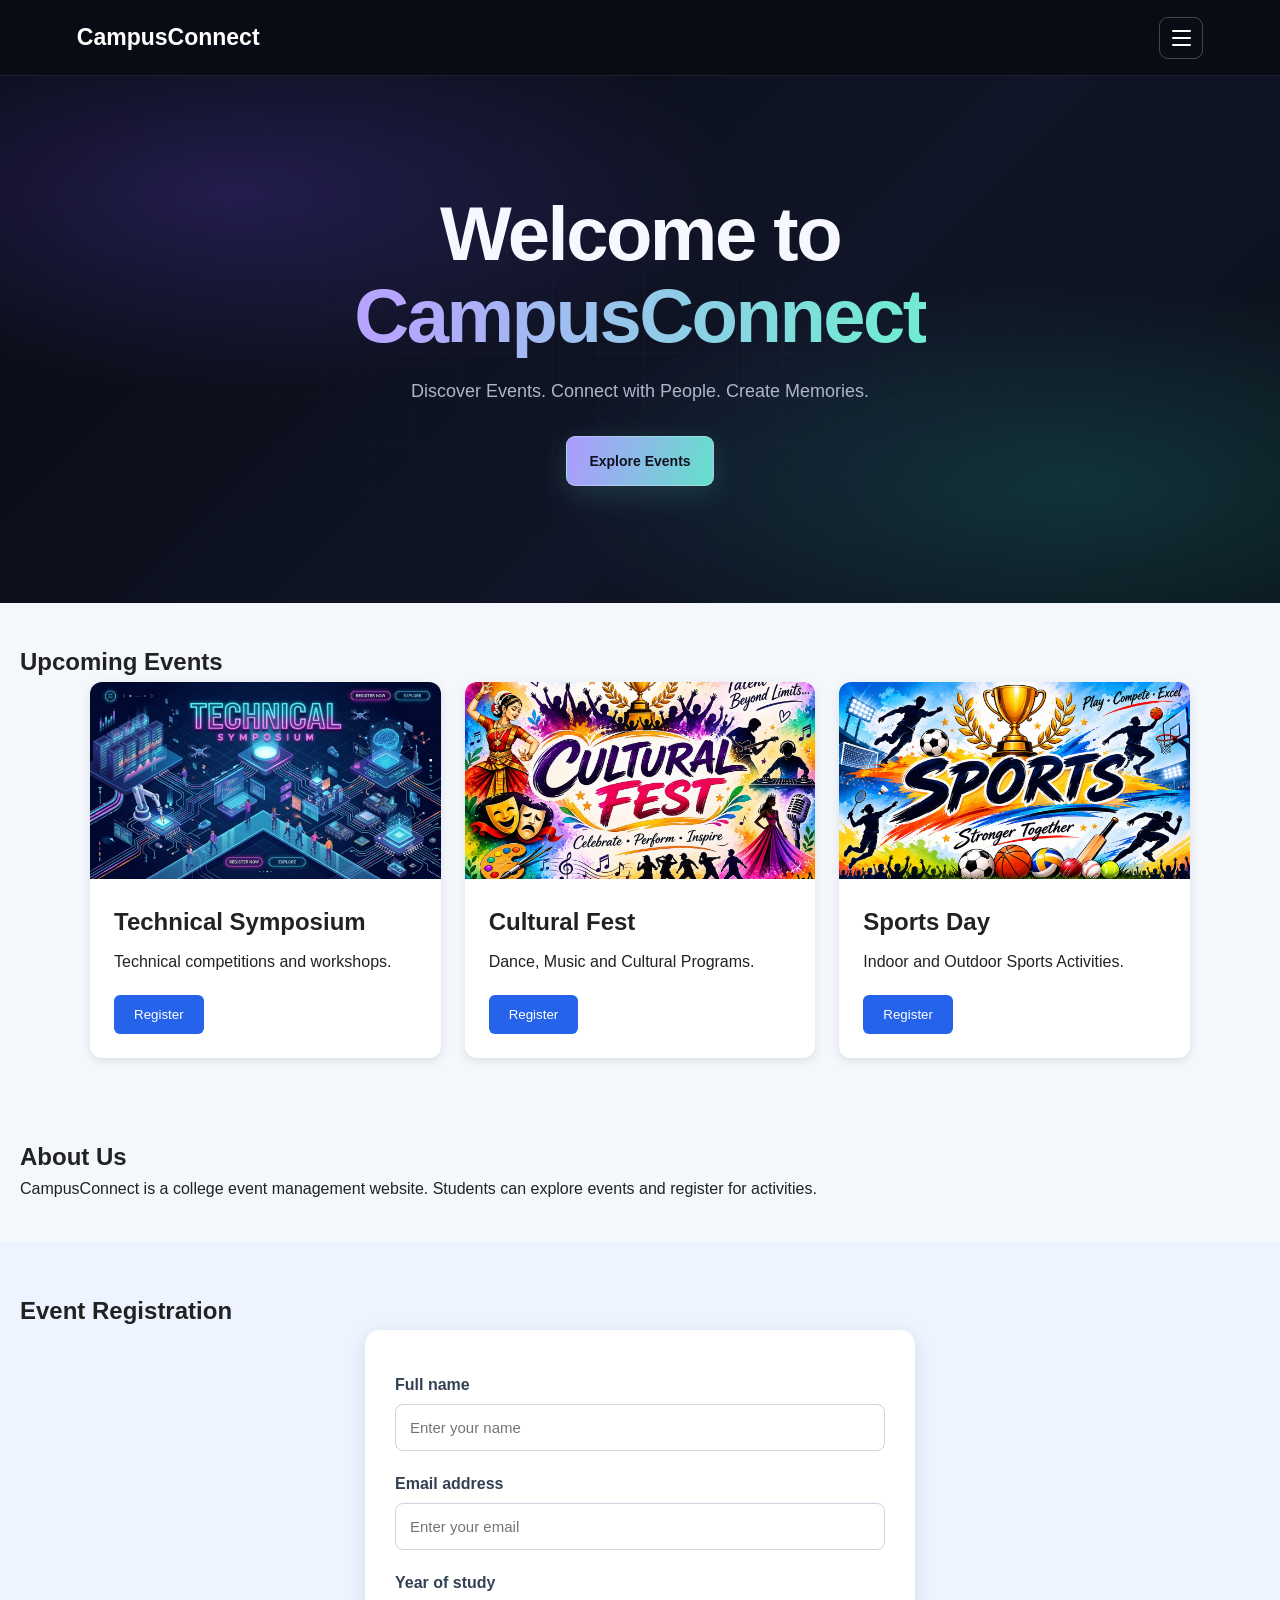
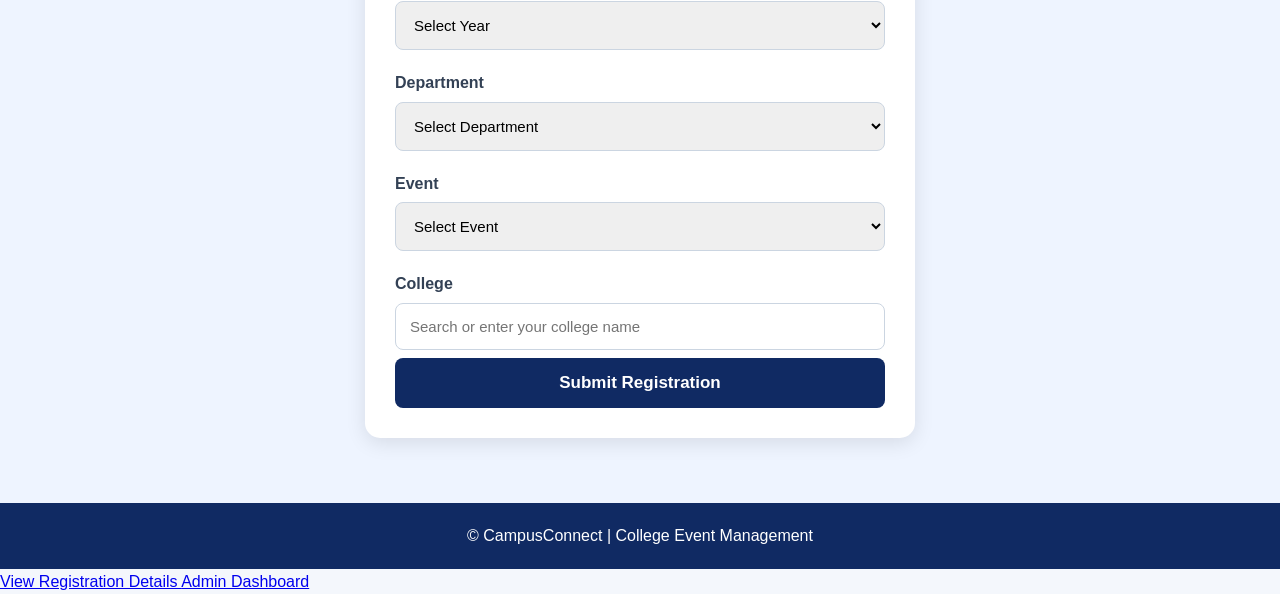
==== commit 7896790d: "Update index.html" ====
--- a/index.html
+++ b/index.html
@@ -40,7 +40,7 @@
     <div class="event-container">
 
         <div class="event-card">
-            <img src="images/technical-symposium.jpeg" alt="Technical Symposium event" loading="lazy">
+            <img src="technical-symposium.jpeg" alt="Technical Symposium ">
             <div class="event-card-content">
                 <h2>Technical Symposium</h2>
                 <p>Technical competitions and workshops.</p>
@@ -49,7 +49,7 @@
         </div>
 
         <div class="event-card">
-            <img src="images/cultural-fest.jpeg" alt="Cultural Fest event" loading="lazy">
+            <img src="cultural-fest.jpeg" alt="Cultural Fest">
             <div class="event-card-content">
                 <h2>Cultural Fest</h2>
                 <p>Dance, Music and Cultural Programs.</p>
@@ -58,7 +58,7 @@
         </div>
 
         <div class="event-card">
-            <img src="images/sports-day.jpeg" alt="Sports Day event" loading="lazy">
+            <img src="sports-day.jpeg" alt="Sports Day ">
             <div class="event-card-content">
                 <h2>Sports Day</h2>
                 <p>Indoor and Outdoor Sports Activities.</p>
